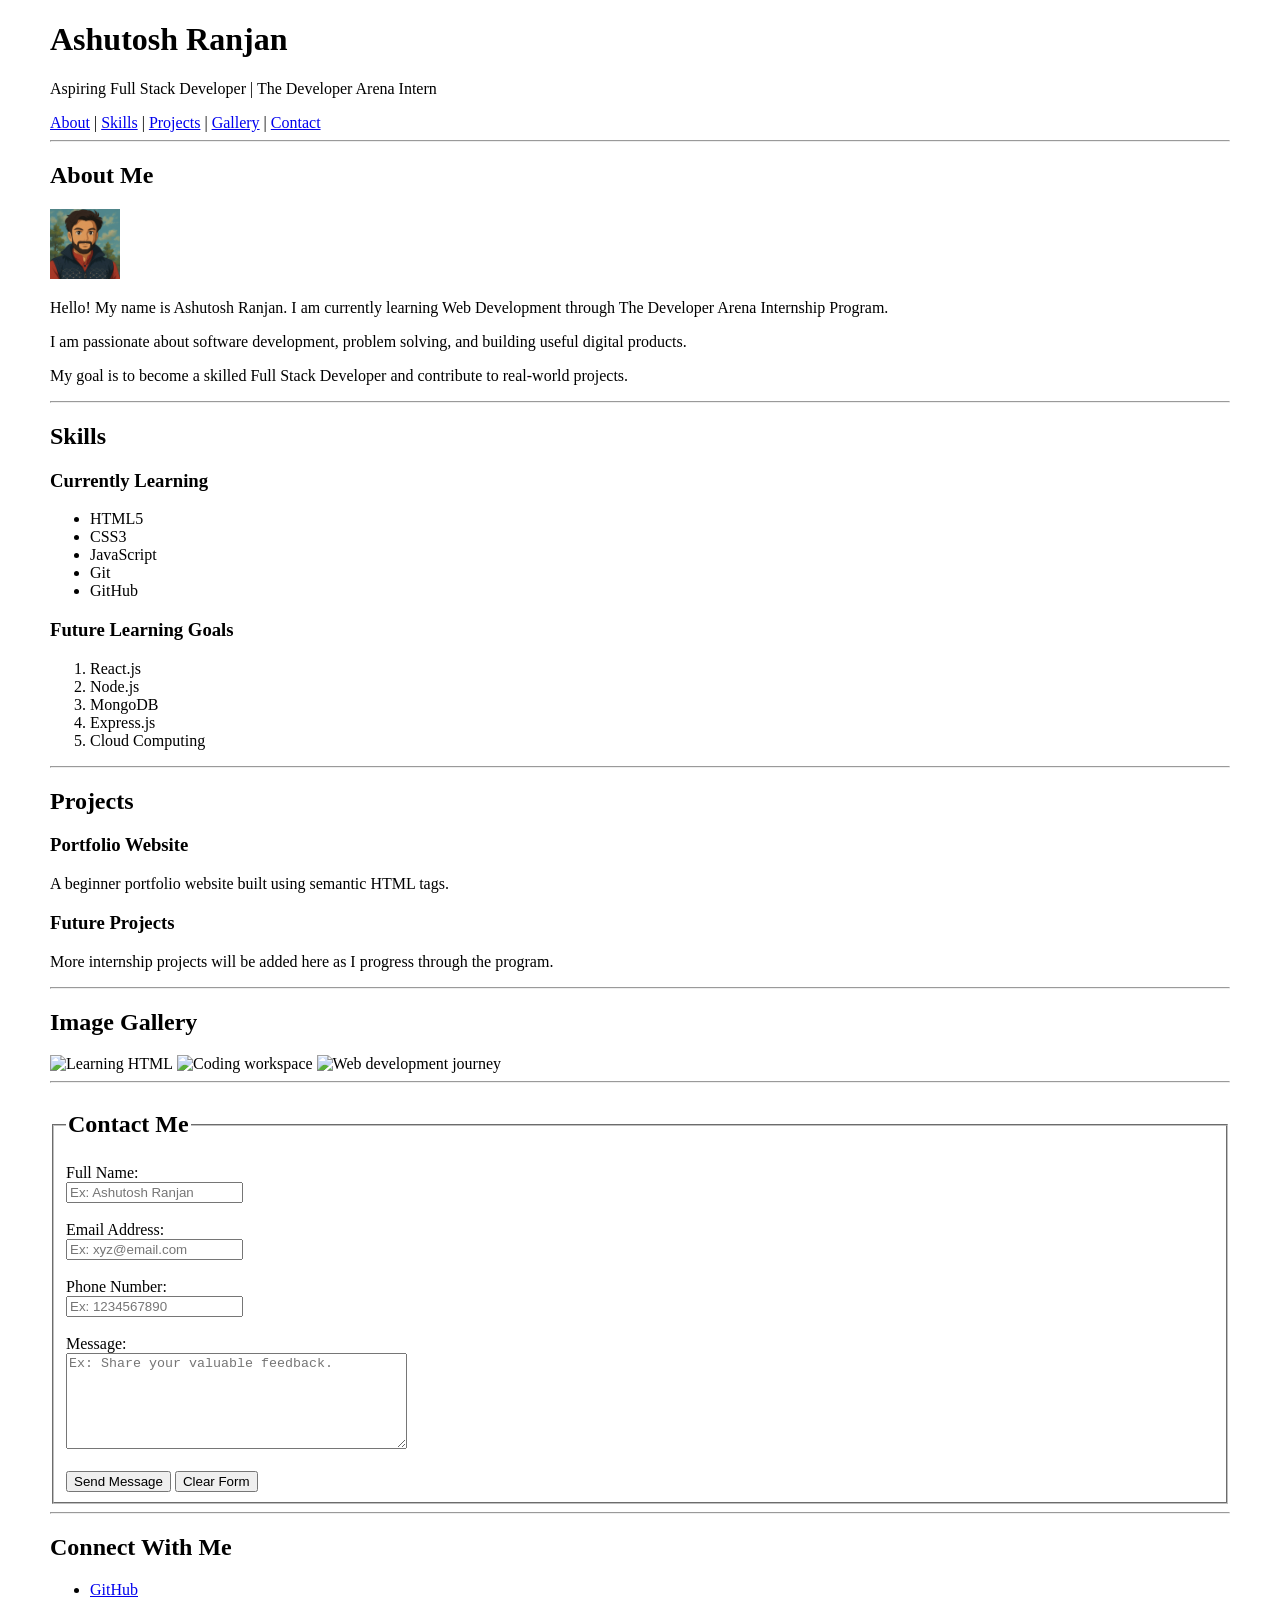
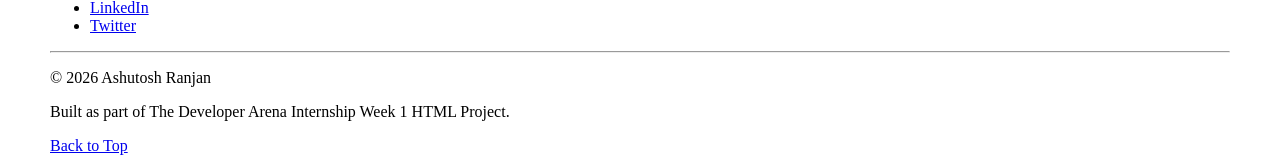
==== Week-01-HTML/index.html @ 5f7d2e17 "Week 1 HTML Portfolio Project" ====
<!DOCTYPE html>
<html lang="en">

<head>
    <meta charset="UTF-8">
    <meta name="viewport" content="width=device-width, initial-scale=1.0">
    <title>Ashutosh Ranjan | Portfolio</title>
</head>

<body id="top" rightmargin="50" leftmargin="50">

    <!-- Header Section -->
    <header>

        <h1>Ashutosh Ranjan</h1>

        <p>
            Aspiring Full Stack Developer | The Developer Arena Intern
        </p>

        <nav>

            <a href="#about">About</a> |
            <a href="#skills">Skills</a> |
            <a href="#projects">Projects</a> |
            <a href="#gallery">Gallery</a> |
            <a href="#contact">Contact</a>

        </nav>

        <hr>

    </header>

    <!-- Main Content -->
    <main>

        <!-- About Section -->
        <section id="about">

            <h2>About Me</h2>

            <img
                src="images/profile.jpg"
                alt="Profile picture of Ashutosh Ranjan"
                width="70"> 

            <p>
                Hello! My name is Ashutosh Ranjan.
                I am currently learning Web Development through
                The Developer Arena Internship Program.
            </p>

            <p>
                I am passionate about software development,
                problem solving, and building useful digital products.
            </p>

            <p>
                My goal is to become a skilled Full Stack Developer
                and contribute to real-world projects.
            </p>

        </section>

        <hr>

        <!-- Skills Section -->
        <section id="skills">

            <h2>Skills</h2>

            <h3>Currently Learning</h3>

            <ul>
                <li>HTML5</li>
                <li>CSS3</li>
                <li>JavaScript</li>
                <li>Git</li>
                <li>GitHub</li>
            </ul>

            <h3>Future Learning Goals</h3>

            <ol>
                <li>React.js</li>
                <li>Node.js</li>
                <li>MongoDB</li>
                <li>Express.js</li>
                <li>Cloud Computing</li>
            </ol>

        </section>

        <hr>

        <!-- Projects Section -->
        <section id="projects">

            <h2>Projects</h2>

            <article>

                <h3>Portfolio Website</h3>

                <p>
                    A beginner portfolio website built using
                    semantic HTML tags.
                </p>

            </article>

            <article>

                <h3>Future Projects</h3>

                <p>
                    More internship projects will be added here
                    as I progress through the program.
                </p>

            </article>

        </section>

        <hr>

        <!-- Gallery Section -->
        <section id="gallery">

            <h2>Image Gallery</h2>

            <img
                src="https://images.unsplash.com/photo-1498050108023-c5249f4df085"
                alt="Learning HTML"
                width="240">

            

            <img
                src="https://images.unsplash.com/photo-1516321318423-f06f85e504b3"
                alt="Coding workspace"
                width="240">

            

            <img
                src="https://images.unsplash.com/photo-1461749280684-dccba630e2f6"
                alt="Web development journey"
                width="240">

        </section>

        <hr>

        <!-- Contact Section -->
        <section id="contact">

        

            <form>
              <fieldset>
                <legend><h2>Contact Me</h2></legend>

                <label for="name">
                    Full Name:
                </label>

                <br>

                <input
                    type="text"
                    id="name"
                    name="name"
                    required 
                    placeholder="Ex: Ashutosh Ranjan">

                <br><br>

                <label for="email">
                    Email Address:
                </label>

                <br>

                <input
                    type="email"
                    id="email"
                    name="email"
                    required
                    placeholder="Ex: xyz@email.com">

                <br><br>

                <label for="phone">
                    Phone Number:
                </label>

                <br>

                <input
                    type="tel"
                    id="phone"
                    name="phone"
                    placeholder="Ex: 1234567890">

                <br><br>

                <label for="message">
                    Message:
                </label>

                <br>

                <textarea
                    placeholder="Ex: Share your valuable feedback."
                    id="message"
                    name="message"
                    rows="6"
                    cols="40"
                    required></textarea>

                <br><br>

                <button type="submit">
                    Send Message
                </button>

                <button type="reset">
                    Clear Form
                </button>

              </fieldset>
            </form>

        </section>

        <hr>

        <!-- External Links -->
        <section>

            <h2>Connect With Me</h2>

            <ul>

                <li>
                    <a href="https://github.com/AsuRanjan"
                       target="_blank">
                        GitHub
                    </a>
                </li>

                <li>
                    <a href="https://linkedin.com/in/yourprofile"
                       target="_blank">
                        LinkedIn
                    </a>
                </li>

                <li>
                    <a href="https://twitter.com/yourusername"
                       target="_blank">
                        Twitter
                    </a>
                </li>

            </ul>

        </section>

    </main>

    <hr>

    <!-- Footer -->
    <footer>

        <p>
            © 2026 Ashutosh Ranjan
        </p>

        <p>
            Built as part of The Developer Arena Internship
            Week 1 HTML Project.
        </p>

        <a href="#top">
            Back to Top
        </a>

    </footer>

</body>

</html>
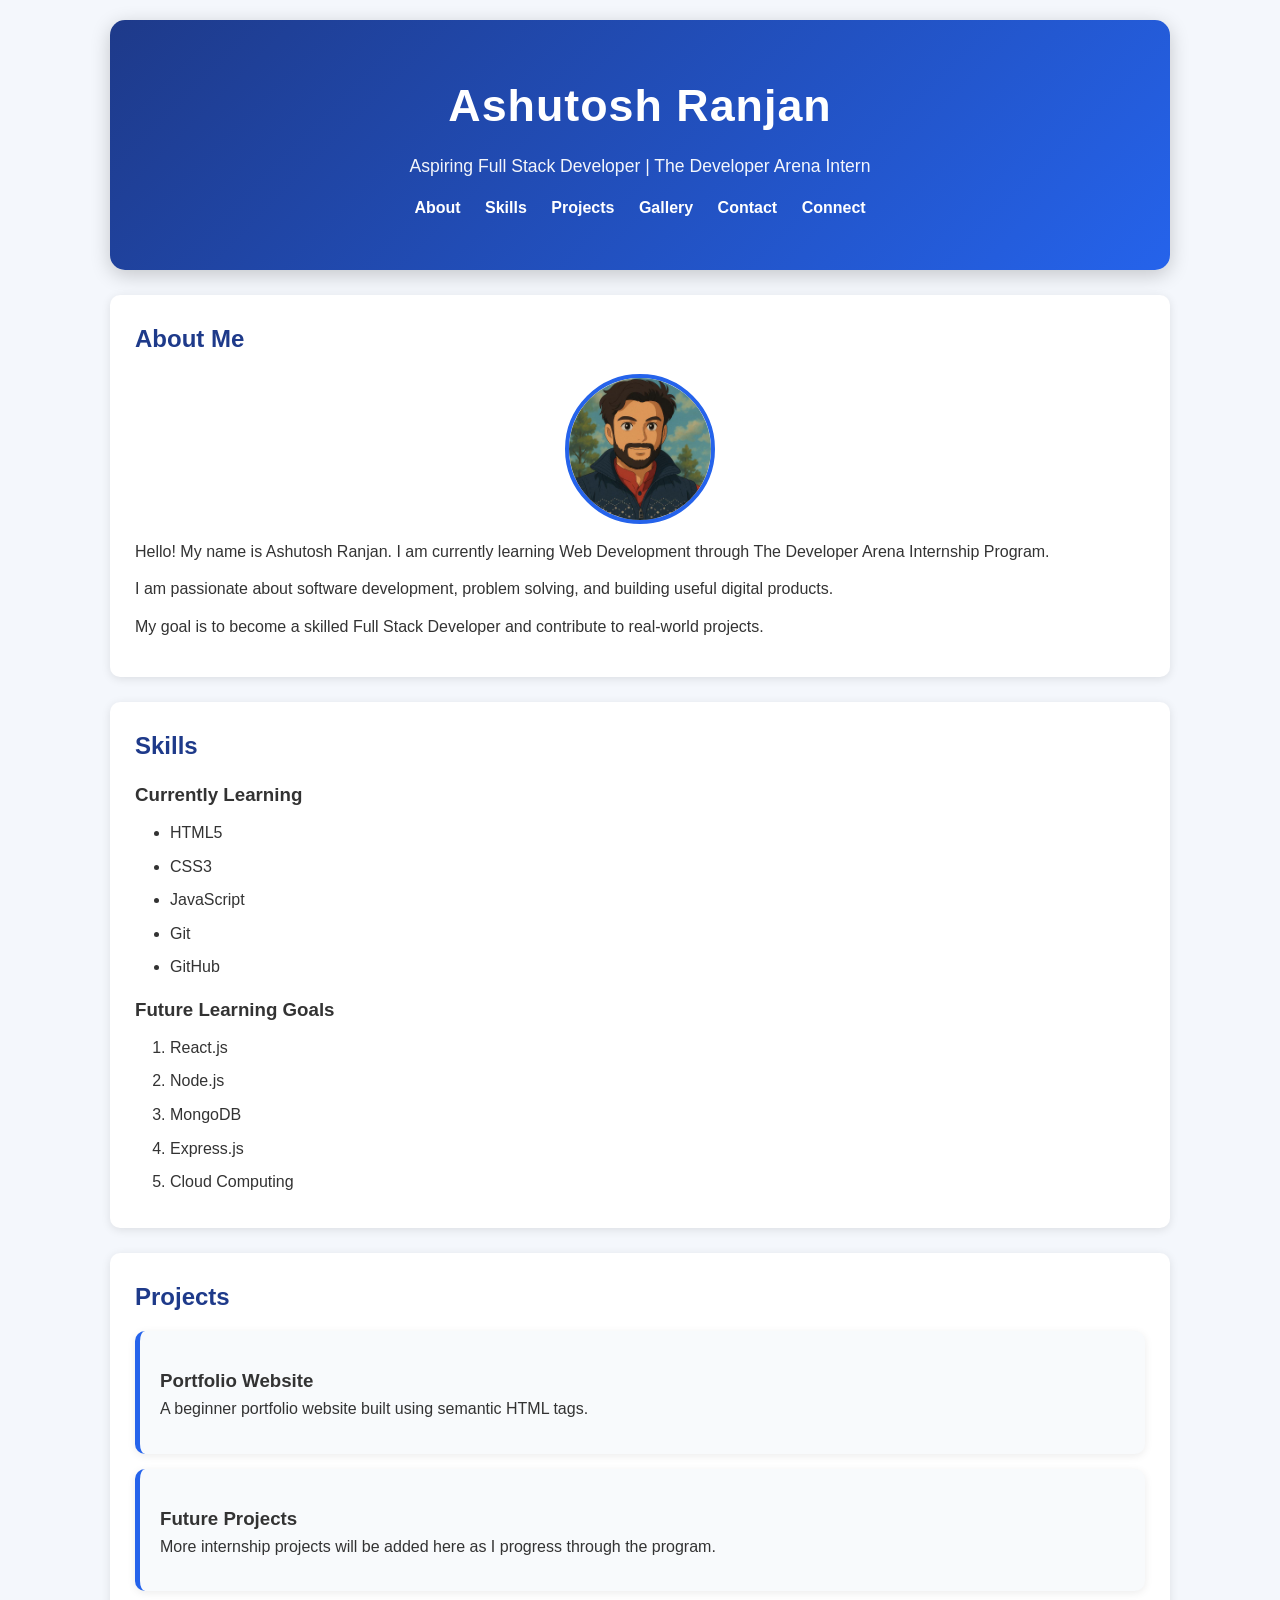
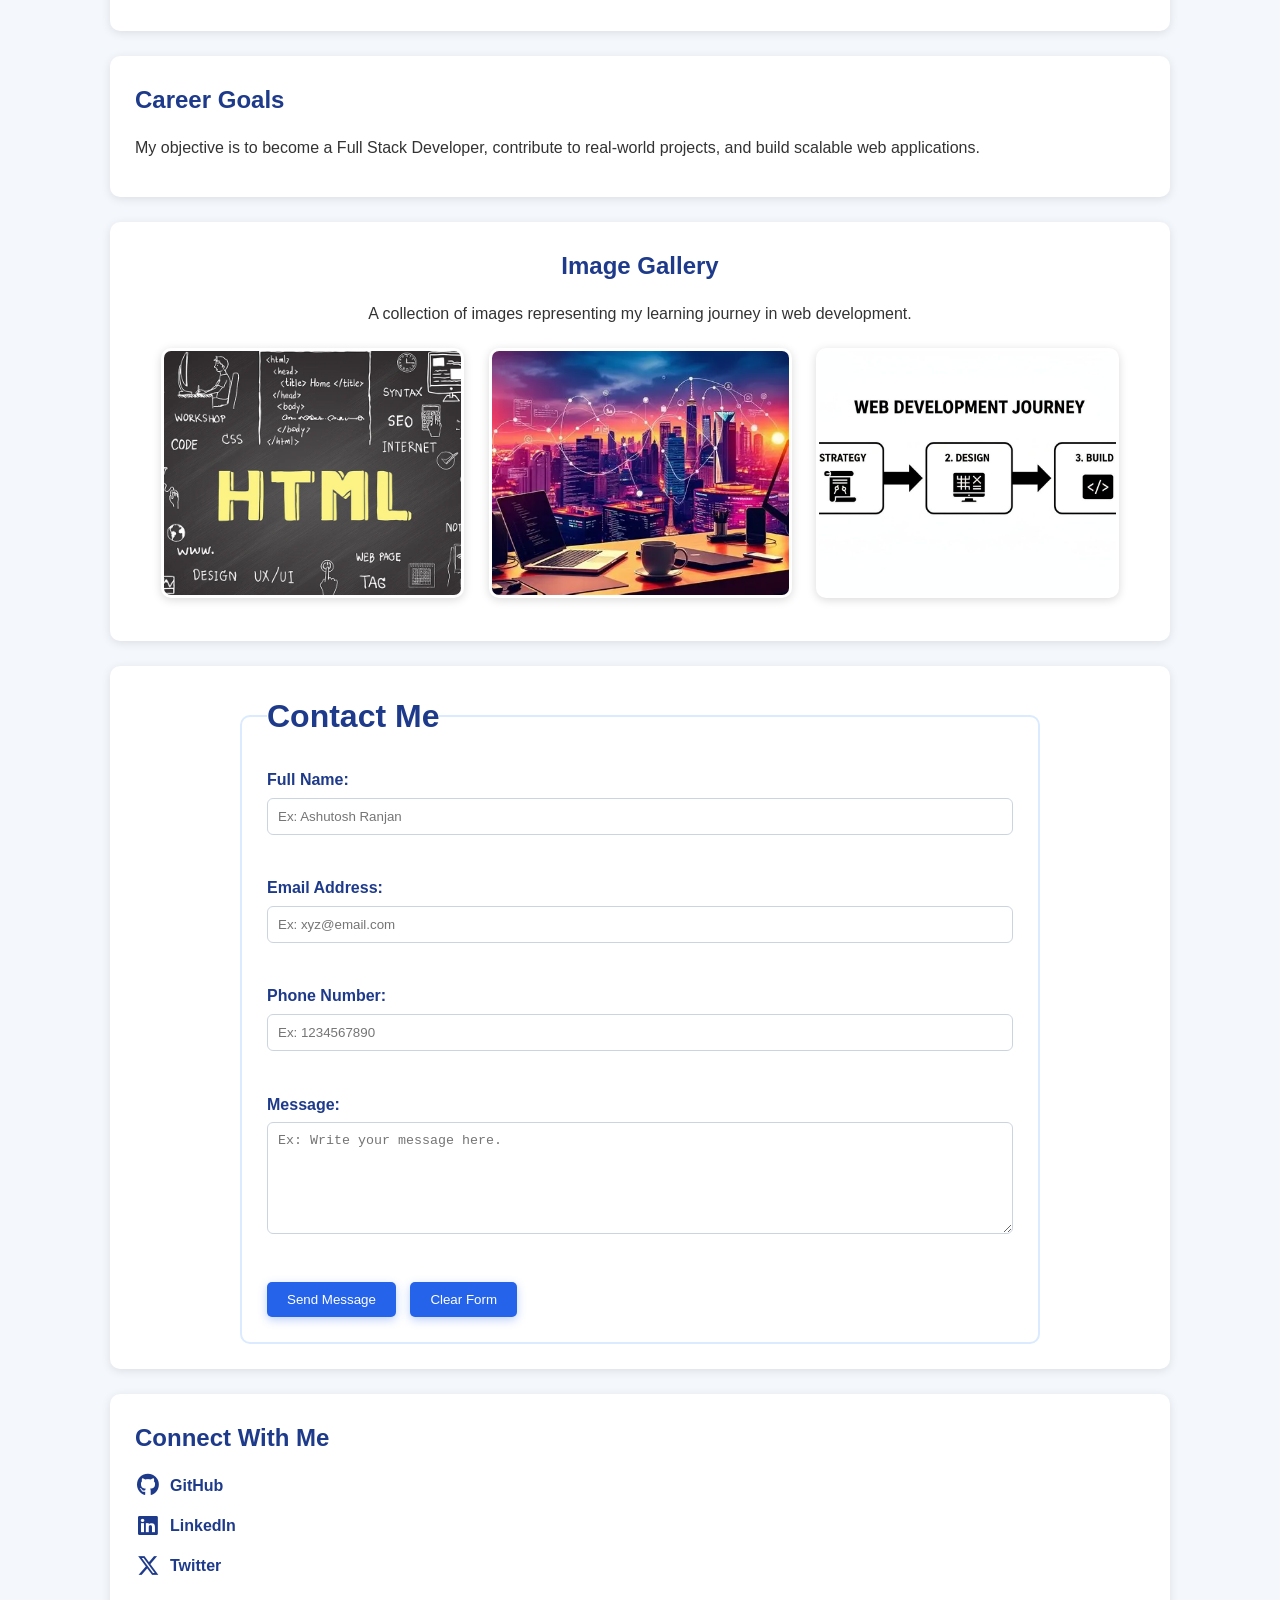
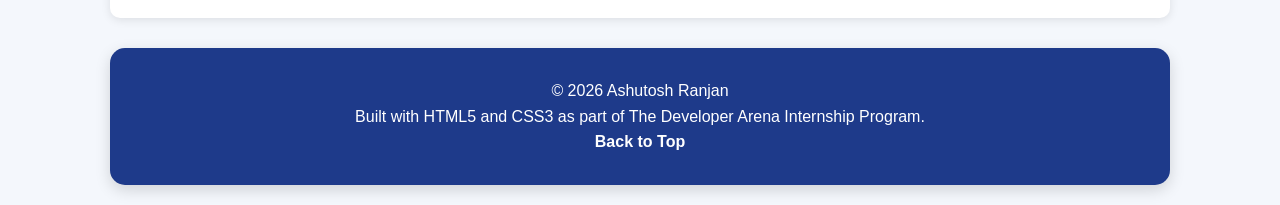
==== commit c0d43029: "Added Week 1 HTML and Week 2 CSS portfolio projects" ====
--- a/Week-01-HTML/index.html
+++ b/Week-01-HTML/index.html
@@ -4,13 +4,27 @@
 <head>
     <meta charset="UTF-8">
     <meta name="viewport" content="width=device-width, initial-scale=1.0">
+    <meta name="description" content="Ashutosh Ranjan Portfolio - Web Developer Intern project built using HTML and CSS">
+    <meta name="keywords" content="HTML, CSS, Portfolio, Web Development, Developer">
+    <meta name="author" content="Ashutosh Ranjan">
+
     <title>Ashutosh Ranjan | Portfolio</title>
+
+    <link rel="icon" type="image/png" href="images/profile.jpg">
+
+    <link rel="stylesheet"
+    href="https://cdnjs.cloudflare.com/ajax/libs/font-awesome/6.5.1/css/all.min.css">
+
+    <link rel="stylesheet" href="../Week-02-CSS/style.css">
+
 </head>
 
-<body id="top" rightmargin="50" leftmargin="50">
+<body id="top">
+
+    <a href="#main" class="visually-hidden">Skip to content</a>
 
     <!-- Header Section -->
-    <header>
+    <header class="hero">
 
         <h1>Ashutosh Ranjan</h1>
 
@@ -18,32 +32,36 @@
             Aspiring Full Stack Developer | The Developer Arena Intern
         </p>
 
-        <nav>
-
-            <a href="#about">About</a> |
-            <a href="#skills">Skills</a> |
-            <a href="#projects">Projects</a> |
-            <a href="#gallery">Gallery</a> |
+        <nav class="navbar">
+
+            <a href="#about">About</a>
+            <a href="#skills">Skills</a>
+            <a href="#projects">Projects</a>
+            <a href="#gallery">Gallery</a>
             <a href="#contact">Contact</a>
+            <a href="#connect">Connect</a>
 
         </nav>
 
-        <hr>
+        
 
     </header>
 
     <!-- Main Content -->
-    <main>
+    <main id="main">
+
+        <h2 class="visually-hidden">
+            Portfolio Main Content
+        </h2>
 
         <!-- About Section -->
-        <section id="about">
+        <section id="about" class="card">
 
             <h2>About Me</h2>
 
             <img
                 src="images/profile.jpg"
-                alt="Profile picture of Ashutosh Ranjan"
-                width="70"> 
+                alt="Profile picture of Ashutosh Ranjan"> 
 
             <p>
                 Hello! My name is Ashutosh Ranjan.
@@ -63,10 +81,10 @@
 
         </section>
 
-        <hr>
+        
 
         <!-- Skills Section -->
-        <section id="skills">
+        <section id="skills" class="card">
 
             <h2>Skills</h2>
 
@@ -92,14 +110,14 @@
 
         </section>
 
-        <hr>
+        
 
         <!-- Projects Section -->
-        <section id="projects">
+        <section id="projects" class="card">
 
             <h2>Projects</h2>
 
-            <article>
+            <article class="project-item">
 
                 <h3>Portfolio Website</h3>
 
@@ -110,7 +128,7 @@
 
             </article>
 
-            <article>
+            <article class="project-item">
 
                 <h3>Future Projects</h3>
 
@@ -123,44 +141,59 @@
 
         </section>
 
-        <hr>
+
+        <section id="goals" class="card">
+
+            <h2>
+                Career Goals
+            </h2>
+
+                <p>
+                    My objective is to become a Full Stack Developer,
+                    contribute to real-world projects,
+                    and build scalable web applications.
+                </p>
+
+        </section>
+
+        
 
         <!-- Gallery Section -->
-        <section id="gallery">
+        <section id="gallery" class="card">
 
             <h2>Image Gallery</h2>
 
+            <p>
+                A collection of images representing my learning journey
+                in web development.
+            </p>
+
             <img
-                src="https://images.unsplash.com/photo-1498050108023-c5249f4df085"
-                alt="Learning HTML"
-                width="240">
+                src="images/gallery1.jpg"
+                alt="Learning HTML">
 
             
 
             <img
-                src="https://images.unsplash.com/photo-1516321318423-f06f85e504b3"
-                alt="Coding workspace"
-                width="240">
+                src="images/gallery2.jpg"
+                alt="Coding workspace">
 
             
 
             <img
-                src="https://images.unsplash.com/photo-1461749280684-dccba630e2f6"
-                alt="Web development journey"
-                width="240">
-
-        </section>
-
-        <hr>
+                src="images/gallery3.jpg"
+                alt="Web development journey">
+
+        </section>
+
+        
 
         <!-- Contact Section -->
-        <section id="contact">
-
-        
-
-            <form>
+        <section id="contact" class="card">
+
+            <form action="#">
               <fieldset>
-                <legend><h2>Contact Me</h2></legend>
+                <legend>Contact Me</legend>
 
                 <label for="name">
                     Full Name:
@@ -202,6 +235,8 @@
                     type="tel"
                     id="phone"
                     name="phone"
+                    pattern="[0-9]{10}"
+                    maxlength="10"
                     placeholder="Ex: 1234567890">
 
                 <br><br>
@@ -213,7 +248,7 @@
                 <br>
 
                 <textarea
-                    placeholder="Ex: Share your valuable feedback."
+                    placeholder="Ex: Write your message here."
                     id="message"
                     name="message"
                     rows="6"
@@ -235,54 +270,66 @@
 
         </section>
 
-        <hr>
+        
 
         <!-- External Links -->
-        <section>
+        <section id="connect" class="card">
 
             <h2>Connect With Me</h2>
 
-            <ul>
-
-                <li>
-                    <a href="https://github.com/AsuRanjan"
-                       target="_blank">
-                        GitHub
-                    </a>
-                </li>
-
-                <li>
-                    <a href="https://linkedin.com/in/yourprofile"
-                       target="_blank">
-                        LinkedIn
-                    </a>
-                </li>
-
-                <li>
-                    <a href="https://twitter.com/yourusername"
-                       target="_blank">
-                        Twitter
-                    </a>
-                </li>
-
-            </ul>
+                <ul class="social-links">
+
+                    <li>
+                        <a href="https://github.com/AsuRanjan"
+                        target="_blank"
+                        rel="noopener noreferrer">
+
+                            <i class="fab fa-github"></i>
+                                GitHub
+                            
+
+                        </a>
+                    </li>
+
+                    <li>
+                        <a href="https://www.linkedin.com/in/ashutosh-ranjan-83989b259"
+                        target="_blank"
+                        rel="noopener noreferrer">
+
+                            <i class="fab fa-linkedin"></i>
+                                LinkedIn
+
+                        </a>
+                    </li>
+
+                    <li>
+                        <a href="https://x.com/asu840"
+                        target="_blank"
+                        rel="noopener noreferrer">
+
+                            <i class="fab fa-x-twitter"></i>
+                                 Twitter
+
+                        </a>
+                    </li>
+
+                </ul>
 
         </section>
 
     </main>
 
-    <hr>
+    
 
     <!-- Footer -->
-    <footer>
+    <footer class="footer">
 
         <p>
             © 2026 Ashutosh Ranjan
         </p>
 
         <p>
-            Built as part of The Developer Arena Internship
-            Week 1 HTML Project.
+            Built with HTML5 and CSS3 as part of The Developer Arena Internship Program.
         </p>
 
         <a href="#top">
--- a/Week-02-CSS/style.css
+++ b/Week-02-CSS/style.css
@@ -0,0 +1,355 @@
+/* RESET */
+
+*{
+    margin:0;
+    padding:0;
+    box-sizing:border-box;
+}
+
+html{
+    scroll-behavior:smooth;
+}
+
+.visually-hidden{
+    position:absolute;
+    left:-9999px;
+}
+
+
+/* BODY */
+
+body{
+    font-family:Arial, sans-serif;
+    background:#f4f7fc;
+    color:#333;
+    line-height:1.6;
+    padding:20px;
+    max-width:1100px;
+    margin:auto;
+}
+
+::selection{
+    background:#2563eb;
+    color:white;
+}
+
+section{
+    scroll-margin-top:20px;
+}
+
+/* HEADER */
+
+.hero{
+    text-align:center;
+    background:linear-gradient(135deg,#1e3a8a,#2563eb);
+    color:white;
+    padding:50px 30px;
+    border-radius:15px;
+    box-shadow:0 5px 20px rgba(0,0,0,0.2);
+    position:relative;
+    overflow:hidden;
+}
+
+.hero h1{
+    font-size:2.8rem;
+    letter-spacing:1px;
+    margin-bottom:10px;
+}
+
+.hero p{
+    margin-top:10px;
+    font-size:1.1rem;
+    opacity:0.95;
+}
+
+/* NAVIGATION */
+
+.navbar{
+    margin-top:15px;
+}
+
+.navbar a{
+    color:white;
+    text-decoration:none;
+    margin:0 10px;
+    font-weight:bold;
+    display:inline-block;
+    transition:all 0.3s ease;
+}
+
+.navbar a:hover{
+    color:#facc15;
+    transform:translateY(-2px);
+}
+
+/* CARD LAYOUT */
+
+.card{
+    background:white;
+    padding:25px;
+    margin:25px 0;
+    border-radius:10px;
+    box-shadow:0 2px 10px rgba(0,0,0,0.1);
+}
+
+.card p{
+    margin-bottom:12px;
+}
+
+.card:hover{
+    transform:translateY(-5px);
+
+    box-shadow:
+    0 12px 30px rgba(0,0,0,0.18);
+}
+
+.card,
+.project-item,
+button{
+    transition:all 0.3s ease;
+}
+
+/* PROFILE IMAGE */
+
+#about img{
+    display:block;
+    margin:15px auto;
+    border-radius:50%;
+    width:150px;
+    height:150px;
+    object-fit:cover;
+    border:4px solid #2563eb;
+    transition:all 0.3s ease;
+}
+
+#about img:hover{
+    transform:scale(1.05);
+    box-shadow:0 5px 20px rgba(37,99,235,0.4);
+}
+
+/* HEADINGS */
+
+h2{
+    color:#1e3a8a;
+    margin-bottom:15px;
+}
+
+h3{
+    margin-top:15px;
+}
+
+/* LISTS */
+
+#skills ul,
+#skills ol{
+    margin-left:35px;
+    margin-top:10px;
+}
+
+ul,ol{
+    margin-left:30px;
+}
+
+li{
+    margin-bottom:8px;
+}
+
+/* PROJECTS */
+
+article{
+    background:#f8fafc;
+    padding:20px;
+    border-radius:10px;
+    margin-bottom:15px;
+    box-shadow:0 2px 8px rgba(0,0,0,0.08);
+    border-left:5px solid #2563eb;
+}
+
+.project-item:hover{
+    transform:translateY(-5px);
+    box-shadow:0 8px 20px rgba(0,0,0,0.12);
+}
+
+/* GALLERY */
+
+#gallery{
+    text-align:center;
+}
+
+#gallery img{
+    width:30%;
+    height:250px;
+    min-width:250px;
+    max-width:350px;
+    margin:10px;
+    border-radius:10px;
+    box-shadow:0 2px 10px rgba(0,0,0,0.15);
+    object-fit:cover;
+    border:3px solid transparent;
+    transition:all 0.3s ease;
+    cursor:pointer;
+}
+
+#gallery img:hover{
+    transform:scale(1.05);
+
+    border-color:#2563eb;
+
+    box-shadow:
+    0 8px 20px rgba(0,0,0,0.25);
+}
+
+/* FORM */
+
+form{
+    width:100%;
+    max-width:800px;
+    margin:auto;
+}
+
+fieldset{
+    padding:25px;
+    border-radius:10px;
+    border:2px solid #dbeafe;
+}
+
+legend{
+    font-size:2rem;
+    font-weight:bold;
+    color:#1e3a8a;
+}
+
+input,
+textarea{
+    width:100%;
+    padding:10px;
+    margin-top:5px;
+    margin-bottom:15px;
+    border:1px solid #cbd5e1;
+    border-radius:6px;
+    transition:all 0.3s ease;
+}
+
+button{
+    padding:10px 20px;
+    border:none;
+    border-radius:5px;
+    background:#2563eb;
+    color:white;
+    cursor:pointer;
+    margin-right:10px;
+    box-shadow:0 3px 10px rgba(37,99,235,0.3);
+}
+
+button:hover{
+    background:#1e40af;
+    transform:translateY(-3px);
+    box-shadow:0 6px 15px rgba(37,99,235,0.4);
+}
+
+button:focus{
+    outline:3px solid #93c5fd;
+    outline-offset:2px;
+}
+
+input:focus,
+textarea:focus{
+    outline:none;
+    border:2px solid #2563eb;
+    box-shadow:0 0 8px rgba(37,99,235,0.3);
+}
+
+label{
+    font-weight:bold;
+    color:#1e3a8a;
+}
+
+/* LINKS */
+
+a{
+    transition:0.3s;
+}
+
+/* SOCIAL LINKS */
+
+.social-links{
+    list-style:none;
+    margin-left:0;
+}
+
+.social-links li{
+    margin-bottom:12px;
+}
+
+.social-links a{
+    text-decoration:none;
+    color:#1e3a8a;
+    font-weight:bold;
+
+    display:inline-flex;
+    align-items:center;
+    gap:10px;
+}
+
+.social-links a:hover{
+    color:#2563eb;
+    transform:translateX(5px);
+}
+
+.social-links i{
+    font-size:1.4rem;
+    width:25px;
+    text-align:center;
+}
+
+/* FOOTER */
+
+.footer{
+    text-align:center;
+    padding:30px;
+    margin-top:30px;
+    background:#1e3a8a;
+    color:white;
+    border-radius:15px;
+    transition:all 0.3s ease;
+    box-shadow:0 5px 15px rgba(0,0,0,0.15);
+}
+
+.footer:hover{
+    box-shadow:0 8px 25px rgba(0,0,0,0.2);
+}
+
+.footer a{
+    color:white;
+    text-decoration:none;
+    font-weight:bold;
+}
+
+.footer a:hover{
+    text-decoration:underline;
+}
+
+
+
+/* RESPONSIVE */
+
+@media (max-width:768px){
+
+    body{
+        padding:10px;
+    }
+
+    .navbar{
+        display:flex;
+        flex-direction:column;
+        gap:10px;
+    }
+
+    .hero h1{
+        font-size:2rem;
+    }
+
+    #gallery img{
+        width:100%;
+    }
+}
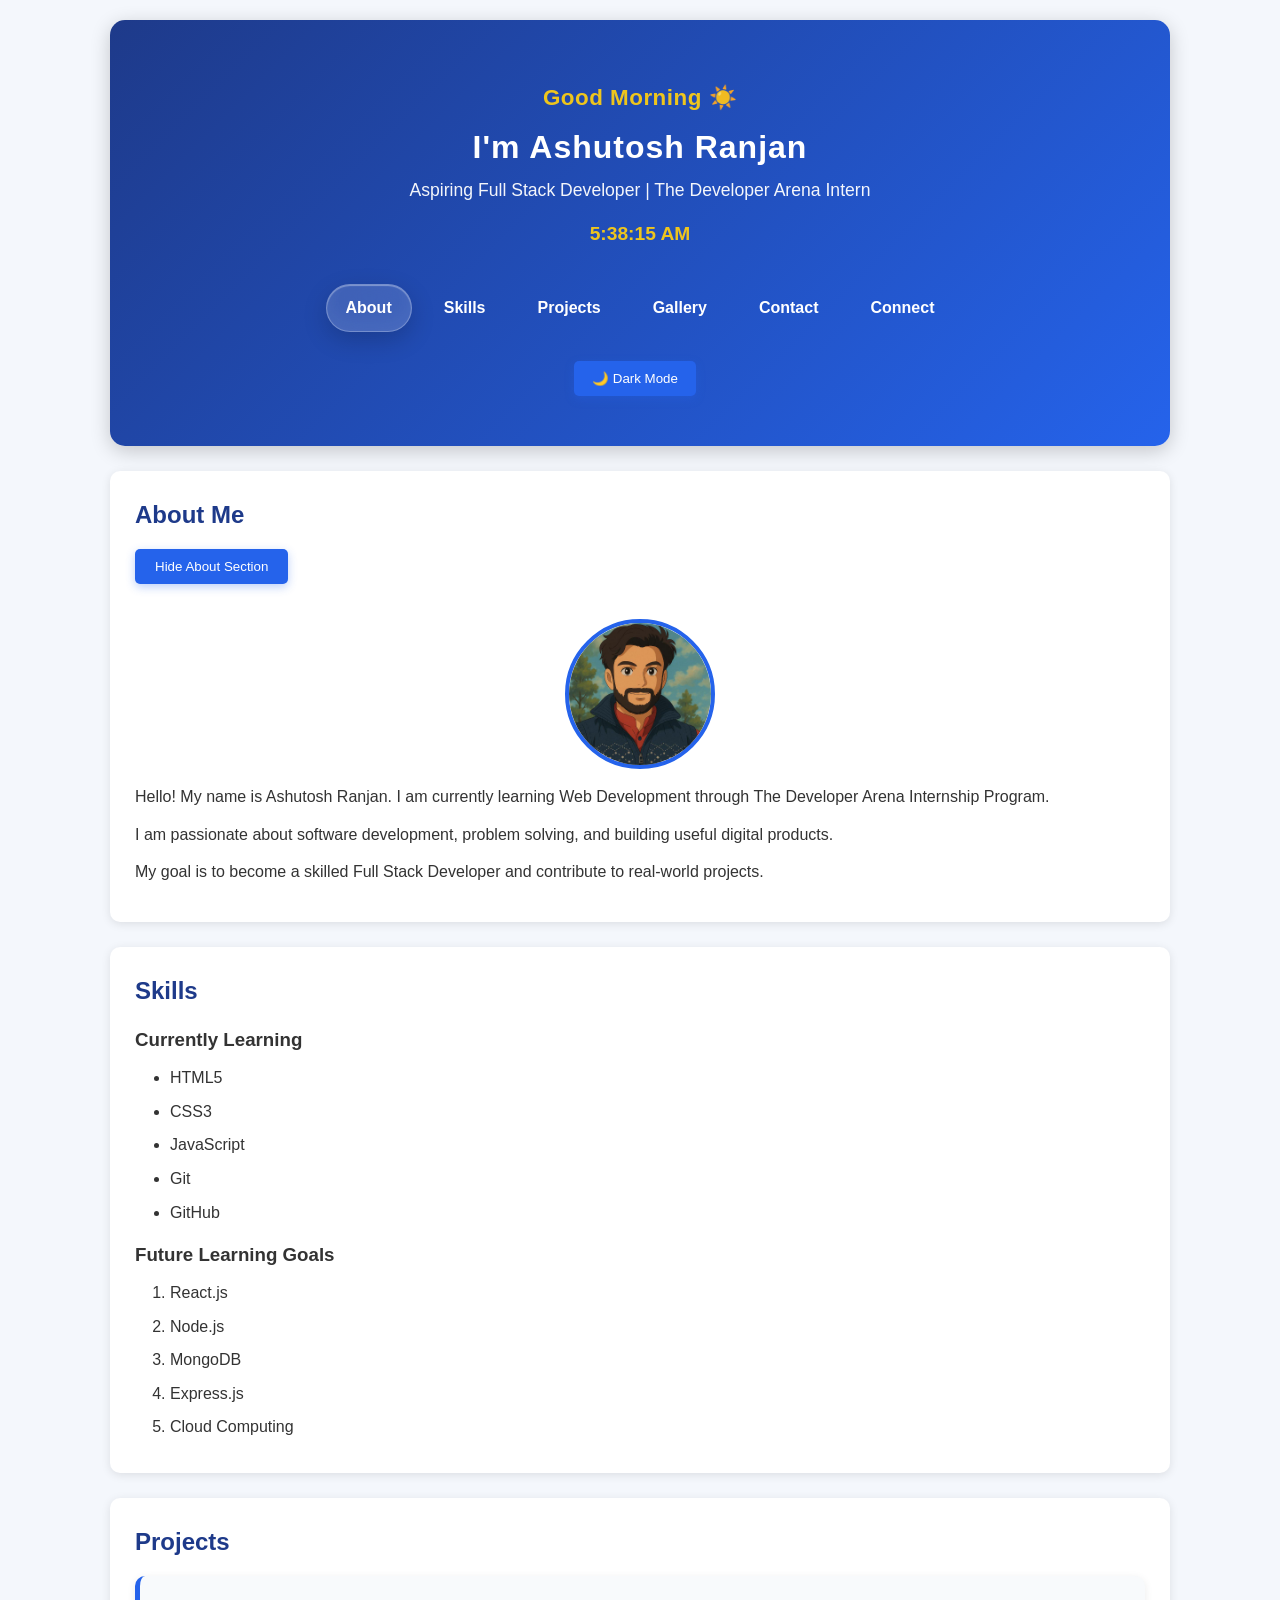
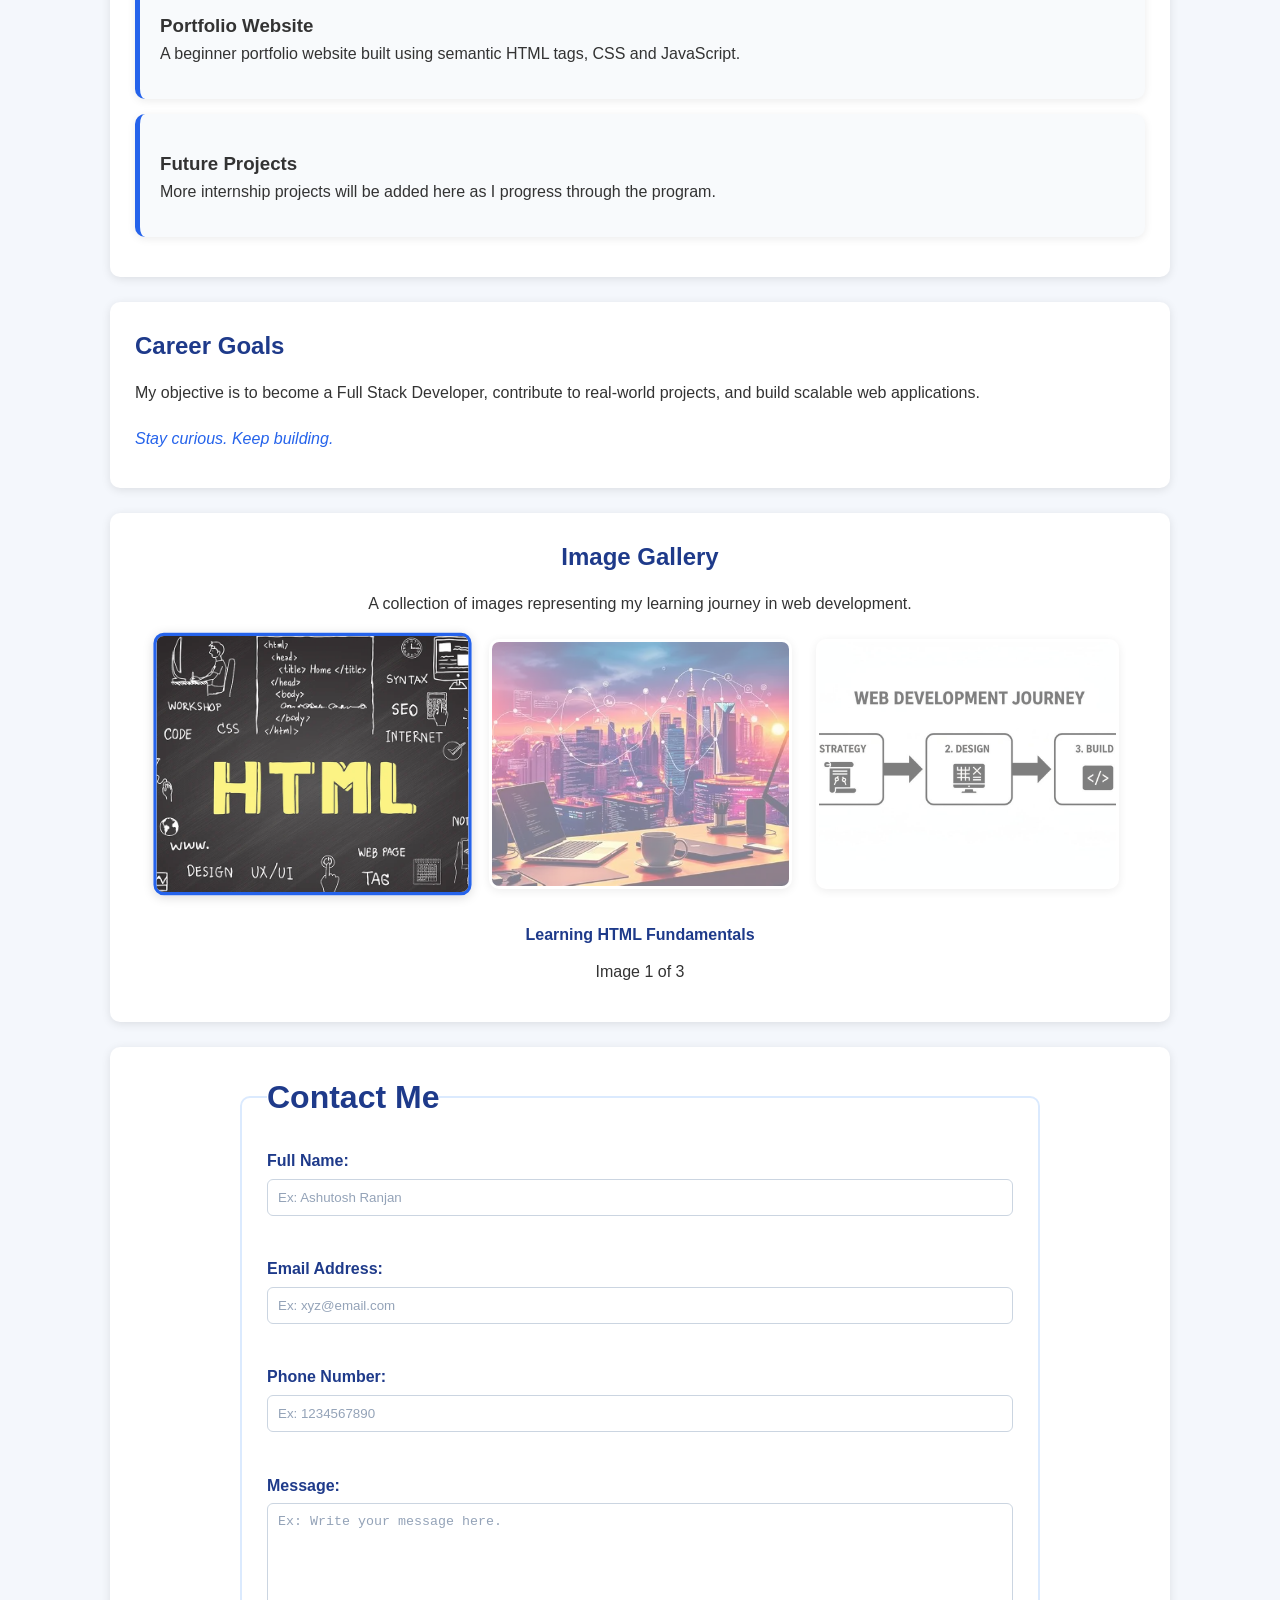
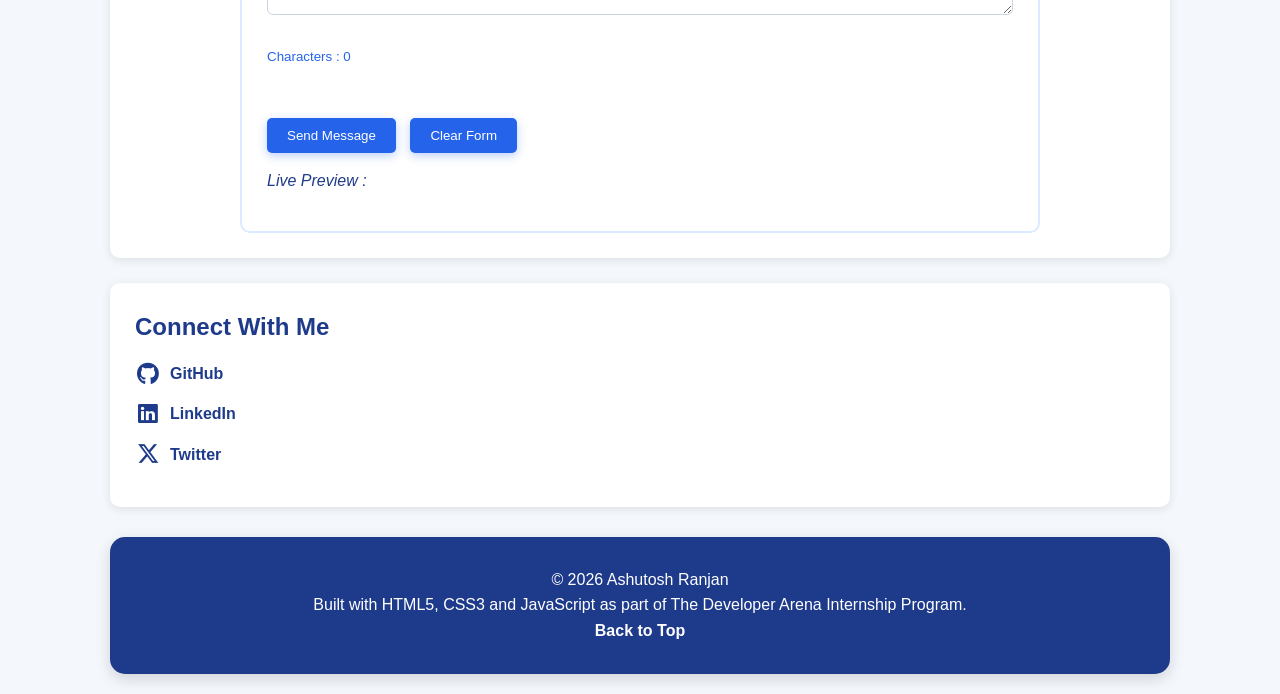
==== commit 42d909f2: "Completed Week 3 JavaScript portfolio project" ====
--- a/Week-01-HTML/index.html
+++ b/Week-01-HTML/index.html
@@ -5,10 +5,14 @@
     <meta charset="UTF-8">
     <meta name="viewport" content="width=device-width, initial-scale=1.0">
     <meta name="description" content="Ashutosh Ranjan Portfolio - Web Developer Intern project built using HTML and CSS">
-    <meta name="keywords" content="HTML, CSS, Portfolio, Web Development, Developer">
+    <meta name="keywords" content="HTML, CSS, JavaScript, Portfolio, Web Development, Developer">
     <meta name="author" content="Ashutosh Ranjan">
 
     <title>Ashutosh Ranjan | Portfolio</title>
+
+    <meta
+    name="description"
+    content="Personal Portfolio Website of Ashutosh Ranjan built using HTML, CSS and JavaScript.">
 
     <link rel="icon" type="image/png" href="images/profile.jpg">
 
@@ -26,21 +30,24 @@
     <!-- Header Section -->
     <header class="hero">
 
-        <h1>Ashutosh Ranjan</h1>
+        <p id="greeting"></p>
+
+        <h1 id="heroTitle">I'm Ashutosh Ranjan</h1>
 
         <p>
             Aspiring Full Stack Developer | The Developer Arena Intern
         </p>
 
-        <nav class="navbar">
-
-            <a href="#about">About</a>
-            <a href="#skills">Skills</a>
-            <a href="#projects">Projects</a>
-            <a href="#gallery">Gallery</a>
-            <a href="#contact">Contact</a>
-            <a href="#connect">Connect</a>
-
+        <p id="live-clock"></p>
+
+        <nav class="navbar" id="navbar">
+            <span class="nav-liquid"></span>
+                <a href="#about">About</a>
+                <a href="#skills">Skills</a>
+                <a href="#projects">Projects</a>
+                <a href="#gallery">Gallery</a>
+                <a href="#contact">Contact</a>
+                <a href="#connect">Connect</a>
         </nav>
 
         
@@ -123,7 +130,7 @@
 
                 <p>
                     A beginner portfolio website built using
-                    semantic HTML tags.
+                    semantic HTML tags, CSS and JavaScript.
                 </p>
 
             </article>
@@ -141,7 +148,7 @@
 
         </section>
 
-
+        <!-- Career Goals -->
         <section id="goals" class="card">
 
             <h2>
@@ -154,6 +161,8 @@
                     and build scalable web applications.
                 </p>
 
+                <p id="developer-quote"></p>
+
         </section>
 
         
@@ -169,18 +178,21 @@
             </p>
 
             <img
+                class="gallery-image"
                 src="images/gallery1.jpg"
                 alt="Learning HTML">
 
             
 
             <img
+                class="gallery-image"
                 src="images/gallery2.jpg"
                 alt="Coding workspace">
 
             
 
             <img
+                class="gallery-image"
                 src="images/gallery3.jpg"
                 alt="Web development journey">
 
@@ -191,7 +203,7 @@
         <!-- Contact Section -->
         <section id="contact" class="card">
 
-            <form action="#">
+            <form id="contactForm" action="#">
               <fieldset>
                 <legend>Contact Me</legend>
 
@@ -257,7 +269,7 @@
 
                 <br><br>
 
-                <button type="submit">
+                <button type="submit" id="submitBtn">
                     Send Message
                 </button>
 
@@ -322,7 +334,7 @@
     
 
     <!-- Footer -->
-    <footer class="footer">
+    <footer class="footer" id="footer">
 
         <p>
             © 2026 Ashutosh Ranjan
@@ -338,6 +350,13 @@
 
     </footer>
 
+    <script src="../Week-03-JavaScript/script.js"></script>
+
 </body>
 
-</html>+</html>
+
+
+
+
+
--- a/Week-02-CSS/style.css
+++ b/Week-02-CSS/style.css
@@ -1,3 +1,8 @@
+/* ===========================
+   WEEK 2 CSS SUPPORT
+=========================== */
+
+
 /* RESET */
 
 *{
@@ -51,9 +56,10 @@
 }
 
 .hero h1{
-    font-size:2.8rem;
+    font-size:clamp(2rem,1vw,3.5rem);
     letter-spacing:1px;
     margin-bottom:10px;
+    line-height:1.2;
 }
 
 .hero p{
@@ -64,7 +70,7 @@
 
 /* NAVIGATION */
 
-.navbar{
+/* .navbar{
     margin-top:15px;
 }
 
@@ -75,12 +81,71 @@
     font-weight:bold;
     display:inline-block;
     transition:all 0.3s ease;
+    padding:6px 10px;
+    border-radius:6px;
 }
 
 .navbar a:hover{
     color:#facc15;
     transform:translateY(-2px);
-}
+    background:rgba(255,255,255,.12);
+} */
+
+
+/* ==========================
+   APPLE LIQUID GLASS NAVBAR
+========================== */
+
+.navbar{
+
+    position:relative;
+
+    display:flex;
+
+    justify-content:center;
+
+    align-items:center;
+
+    gap:12px;
+
+    margin-top:25px;
+
+    padding:8px;
+
+}
+
+.navbar a{
+
+    position:relative;
+
+    z-index:2;
+
+    color:#ffffff;
+
+    text-decoration:none;
+
+    font-weight:600;
+
+    padding:12px 20px;
+
+    border-radius:999px;
+
+    transition:
+
+        color .35s ease,
+
+        transform .35s ease;
+
+}
+
+.navbar a:hover{
+
+    color:white;
+
+    transform:translateY(-2px);
+
+}
+
 
 /* CARD LAYOUT */
 
@@ -120,6 +185,7 @@
     object-fit:cover;
     border:4px solid #2563eb;
     transition:all 0.3s ease;
+    cursor:pointer;
 }
 
 #about img:hover{
@@ -352,4 +418,235 @@
     #gallery img{
         width:100%;
     }
-}+}
+
+
+
+
+/* ===========================
+   WEEK 3 JAVASCRIPT SUPPORT
+=========================== */
+
+.error{
+    color:#dc2626;
+    font-size:14px;
+    margin-top:-10px;
+    margin-bottom:15px;
+}
+
+.success{
+    color:#16a34a;
+    font-size:15px;
+    margin-top:10px;
+}
+
+.dark-mode{
+    background:#111827;
+    color:white;
+}
+
+.dark-mode .card{
+    background:#1f2937;
+    color:white;
+}
+
+.dark-mode h2{
+    color:#60a5fa;
+}
+
+.dark-mode input,
+.dark-mode textarea{
+    background:#374151;
+    color:white;
+    border:1px solid #6b7280;
+}
+
+.active-nav{
+    color:#facc15 !important;
+}
+
+.gallery-image{
+    cursor:pointer;
+}
+
+
+
+/* WEEK 3 IMAGE GALLERY */
+
+.zoomed{
+
+    transform:scale(1.15)!important;
+
+    z-index:100;
+
+    position:relative;
+
+}
+
+::placeholder{
+
+    color:#94a3b8;
+
+}
+
+button:active{
+
+    transform:scale(.97);
+
+}
+
+
+/* LIVE CLOCK */
+
+#live-clock{
+
+    margin-top:15px;
+
+    font-size:1.2rem;
+
+    font-weight:bold;
+
+    color:#facc15;
+
+}
+
+/* DYNAMIC GREETING */
+
+#greeting{
+
+    font-size:1.4rem;
+
+    font-weight:bold;
+
+    color:#facc15;
+
+    margin-bottom:12px;
+
+    letter-spacing:.5px;
+
+    animation:fadeGreeting .6s ease;
+
+}
+
+@keyframes fadeGreeting{
+
+    from{
+
+        opacity:0;
+
+        transform:translateY(-10px);
+
+    }
+
+    to{
+
+        opacity:1;
+
+        transform:translateY(0);
+
+    }
+
+}
+
+
+/* DEVELOPER QUOTE */
+
+#developer-quote{
+
+    margin-top:20px;
+
+    font-style:italic;
+
+    color:#2563eb;
+
+}
+
+
+
+/* ==========================
+      LIQUID GLASS PILL
+========================== */
+
+.nav-liquid{
+
+    position:absolute;
+
+    left:0;
+
+    top:50%;
+
+    transform:translateY(-50%);
+
+    width:90px;
+
+    height:48px;
+
+    border-radius:999px;
+
+    z-index:1;
+
+    pointer-events:none;
+
+    transition:
+
+        left .45s cubic-bezier(.22,1,.36,1),
+
+        width .45s cubic-bezier(.22,1,.36,1);
+
+    background:
+        rgba(255,255,255,.14);
+
+    backdrop-filter:blur(18px);
+
+    -webkit-backdrop-filter:blur(18px);
+
+    border:1px solid rgba(255,255,255,.28);
+
+    box-shadow:
+
+        inset 0 1px 1px rgba(255,255,255,.35),
+
+        inset 0 -8px 18px rgba(255,255,255,.05),
+
+        0 8px 25px rgba(0,0,0,.18);
+
+}
+
+/* Active link */
+
+.navbar a.active{
+
+    color:white;
+
+}
+
+/* Hover glow */
+
+.navbar a::after{
+
+    content:"";
+
+    position:absolute;
+
+    inset:0;
+
+    border-radius:999px;
+
+    opacity:0;
+
+    transition:.3s;
+
+}
+
+.navbar a:hover::after{
+
+    opacity:1;
+
+    box-shadow:
+
+        0 0 18px rgba(255,255,255,.18);
+
+}
+
+
+
